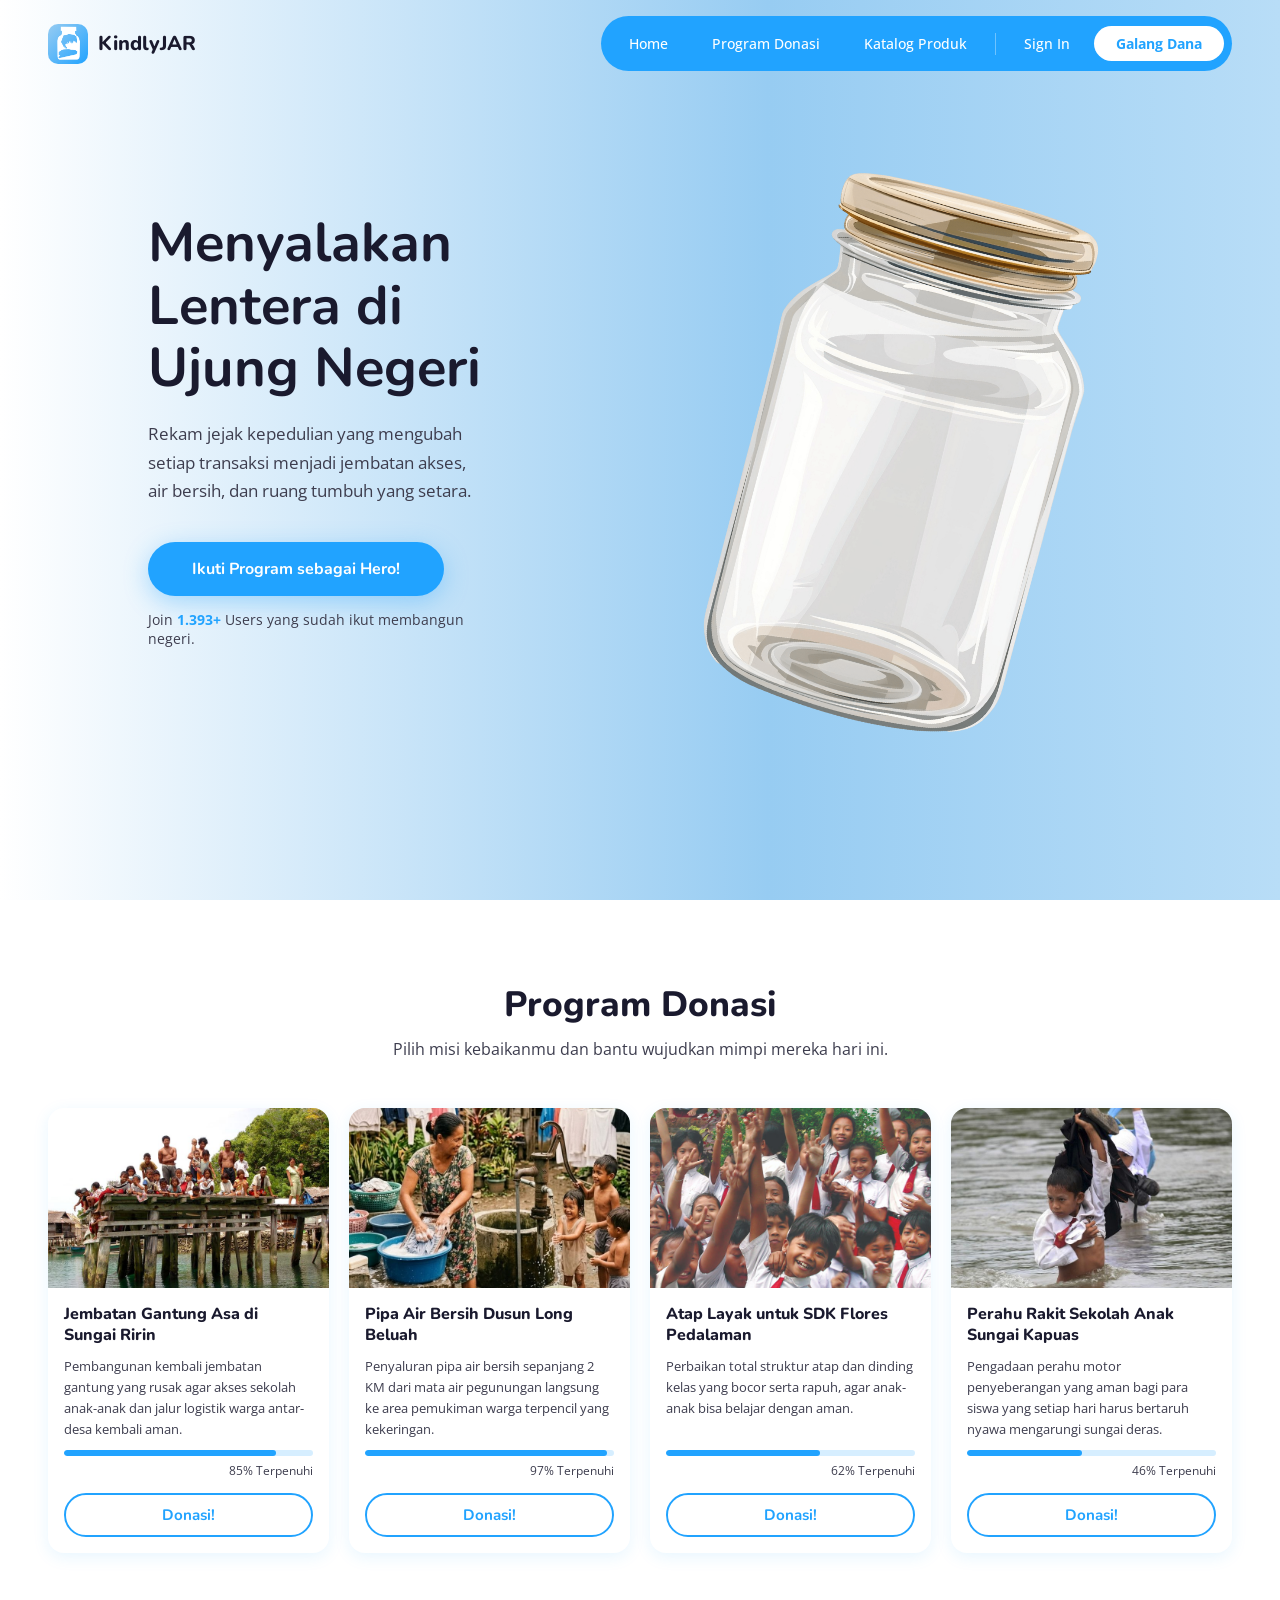
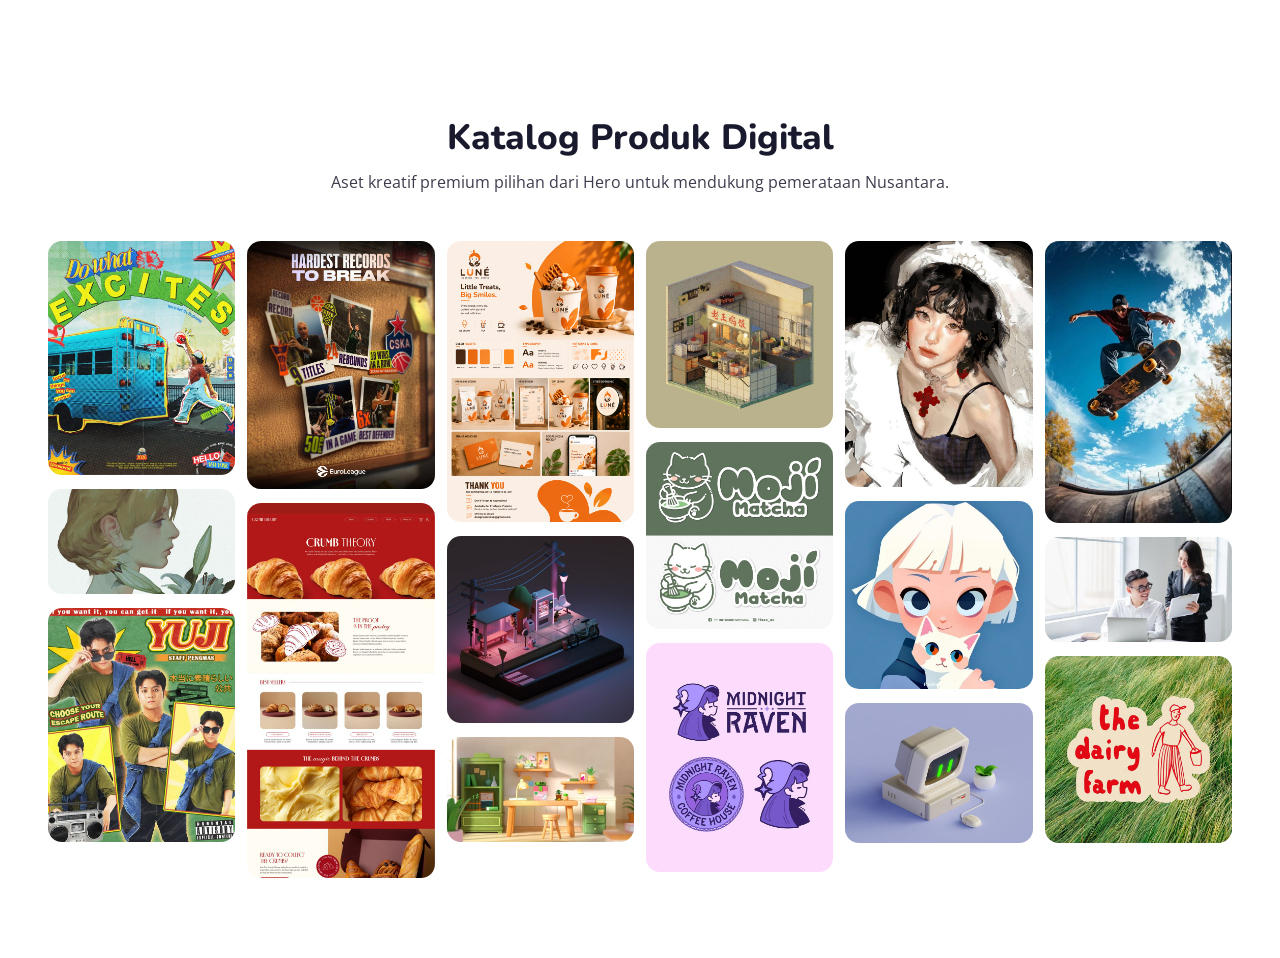
==== resources/views/index.html @ 1279929d "Add files via upload" ====
<!DOCTYPE html>
<html lang="id">
<head>
  <meta charset="UTF-8" />
  <meta name="viewport" content="width=device-width, initial-scale=1.0"/>
  <title>KindlyJAR </title>
  <link href="https://fonts.googleapis.com/css2?family=Nunito:wght@400;600;700;800;900&family=Open+Sans:wght@400;500;600&display=swap" rel="stylesheet"/>
  <link rel="stylesheet" href="style.css"/>
</head>
<body>

  <!-- ── NAVBAR ── -->
  <header>
    <a class="logo" href="#">
      <div class="logo-icon">
        <img src="assets/logo_putih.png" alt="KindlyJAR toples" />
      </div>
      <span class="logo-name">KindlyJAR</span>
    </a>

    <nav>
      <a href="#">Home</a>
      <a href="#program-donasi">Program Donasi</a>
      <a href="#katalog-produk">Katalog Produk</a>
      <div class="nav-divider"></div>
      <a href="#">Sign In</a>
      <a href="#" class="btn-signup">Galang Dana</a>
    </nav>
  </header>

  <!-- ── HERO ── -->
  <section id="hero">
    <div class="hero-content">
      <h1 class="hero-title">Menyalakan Lentera di<br>Ujung Negeri</h1>
      <p class="hero-sub">
        Rekam jejak kepedulian yang mengubah setiap transaksi menjadi jembatan akses, air bersih, dan ruang tumbuh yang setara.
      </p>
      <div class="hero-actions">
        <button class="btn-hero">Ikuti Program sebagai Hero!</button>
        <p class="hero-social-proof">
          Join <strong><span id="counter-users">0</span>+</strong> Users yang sudah ikut membangun negeri.
        </p>
      </div>
    </div>

    <div class="hero-image-wrap">
      <img src="assets/toples.png" alt="KindlyJAR toples" />
    </div>
  </section>
 <!-- ── PROGRAM DONASI ── -->
  <section id="program-donasi">
    <div class="section-header">
      <h2 class="section-title">Program Donasi</h2>
      <p class="section-sub">Pilih misi kebaikanmu dan bantu wujudkan mimpi mereka hari ini.</p>
    </div>
 
    <div class="cards-grid">
 
      <!-- Card 1 -->
      <div class="donation-card">
        <div class="card-img-wrap">
          <img src="assets/program1.jpg" alt="Jembatan Gantung Asa di Sungai Ririn" />
        </div>
        <div class="card-body">
          <h3 class="card-title">Jembatan Gantung Asa di Sungai Ririn</h3>
          <p class="card-desc">Pembangunan kembali jembatan gantung yang rusak agar akses sekolah anak-anak dan jalur logistik warga antar-desa kembali aman.</p>
          <div class="card-progress">
            <div class="progress-bar">
              <div class="progress-fill" style="width: 85%"></div>
            </div>
            <span class="progress-label">85% Terpenuhi</span>
          </div>
          <button class="btn-donasi">Donasi!</button>
        </div>
      </div>
 
      <!-- Card 2 -->
      <div class="donation-card">
        <div class="card-img-wrap">
          <img src="assets/program2.jpg" alt="Pipa Air Bersih Dusun Long Beluah" />
        </div>
        <div class="card-body">
          <h3 class="card-title">Pipa Air Bersih Dusun Long Beluah</h3>
          <p class="card-desc">Penyaluran pipa air bersih sepanjang 2 KM dari mata air pegunungan langsung ke area pemukiman warga terpencil yang kekeringan.</p>
          <div class="card-progress">
            <div class="progress-bar">
              <div class="progress-fill" style="width: 97%"></div>
            </div>
            <span class="progress-label">97% Terpenuhi</span>
          </div>
          <button class="btn-donasi">Donasi!</button>
        </div>
      </div>
 
      <!-- Card 3 -->
      <div class="donation-card">
        <div class="card-img-wrap">
          <img src="assets/program3.jpg" alt="Atap Layak untuk SDK Flores Pedalaman" />
        </div>
        <div class="card-body">
          <h3 class="card-title">Atap Layak untuk SDK Flores Pedalaman</h3>
          <p class="card-desc">Perbaikan total struktur atap dan dinding kelas yang bocor serta rapuh, agar anak-anak bisa belajar dengan aman.</p>
          <div class="card-progress">
            <div class="progress-bar">
              <div class="progress-fill" style="width: 62%"></div>
            </div>
            <span class="progress-label">62% Terpenuhi</span>
          </div>
          <button class="btn-donasi">Donasi!</button>
        </div>
      </div>
 
      <!-- Card 4 -->
      <div class="donation-card">
        <div class="card-img-wrap">
          <img src="assets/program4.jpg" alt="Perahu Rakit Sekolah Anak Sungai Kapuas" />
        </div>
        <div class="card-body">
          <h3 class="card-title">Perahu Rakit Sekolah Anak Sungai Kapuas</h3>
          <p class="card-desc">Pengadaan perahu motor penyeberangan yang aman bagi para siswa yang setiap hari harus bertaruh nyawa mengarungi sungai deras.</p>
          <div class="card-progress">
            <div class="progress-bar">
              <div class="progress-fill" style="width: 46%"></div>
            </div>
            <span class="progress-label">46% Terpenuhi</span>
          </div>
          <button class="btn-donasi">Donasi!</button>
        </div>
      </div>
 
    </div>
  </section>

<!-- ── KATALOG PRODUK ── -->
  <section id="katalog-produk">
    <div class="section-header">
      <h2 class="section-title">Katalog Produk Digital</h2>
      <p class="section-sub">Aset kreatif premium pilihan dari Hero untuk mendukung pemerataan Nusantara.</p>
    </div>
 
    <div class="katalog-masonry">
 
      <div class="katalog-item tall">
        <img src="assets/kata1.jpg" alt="Produk 1" />
        <div class="katalog-overlay">
          <span class="katalog-label">Desain Poster</span>
        </div>
      </div>

            <div class="katalog-item">
        <img src="assets/kata16.jpg" alt="Produk 16" />
        <div class="katalog-overlay">
          <span class="katalog-label">Illustrasi Digital</span>
        </div>
      </div>
 
      <div class="katalog-item">
        <img src="assets/kata2.jpg" alt="Produk 2" />
        <div class="katalog-overlay">
          <span class="katalog-label">Desain Poster</span>
        </div>
      </div>
 
      <div class="katalog-item">
        <img src="assets/kata3.jpg" alt="Produk 3" />
        <div class="katalog-overlay">
          <span class="katalog-label">Desain Poster</span>
        </div>
      </div>
 
      <div class="katalog-item tall">
        <img src="assets/kata4.jpg" alt="Produk 4" />
        <div class="katalog-overlay">
          <span class="katalog-label">Desain Web</span>
        </div>
      </div>
 
      <div class="katalog-item">
        <img src="assets/kata5.jpg" alt="Produk 5" />
        <div class="katalog-overlay">
          <span class="katalog-label">Desain Web</span>
        </div>
      </div>
 
      <div class="katalog-item">
        <img src="assets/kata6.jpg" alt="Produk 6" />
        <div class="katalog-overlay">
          <span class="katalog-label">Aset 3D</span>
        </div>
      </div>

            <div class="katalog-item">
        <img src="assets/kata15.jpg" alt="Produk 14" />
        <div class="katalog-overlay">
          <span class="katalog-label">Aset 3D</span>
        </div>
      </div>
 
      <div class="katalog-item tall">
        <img src="assets/kata7.jpg" alt="Produk 7" />
        <div class="katalog-overlay">
          <span class="katalog-label">Aset 3D</span>
        </div>
      </div>
 
      <div class="katalog-item">
        <img src="assets/kata8.jpg" alt="Produk 8" />
        <div class="katalog-overlay">
          <span class="katalog-label">Desain Logo</span>
        </div>
      </div>
      <div class="katalog-item">
        <img src="assets/kata9.jpg" alt="Produk 9" />
        <div class="katalog-overlay">
          <span class="katalog-label">Desain Logo</span>
        </div>
      </div>
      <div class="katalog-item">
        <img src="assets/kata10.jpg" alt="Produk 10" />
        <div class="katalog-overlay">
          <span class="katalog-label">Ilustrasi Digital</span>
        </div>
      </div>
      <div class="katalog-item">
        <img src="assets/kata11.jpg" alt="Produk 11" />
        <div class="katalog-overlay">
          <span class="katalog-label">Ilustrasi Digital</span>
        </div>
      </div>

      <div class="katalog-item">
        <img src="assets/kata14.jpg" alt="Produk 14" />
        <div class="katalog-overlay">
          <span class="katalog-label">Aset 3D</span>
        </div>
      </div>

      <div class="katalog-item">
        <img src="assets/kata12.jpg" alt="Produk 12" />
        <div class="katalog-overlay">
          <span class="katalog-label">Stok Foto</span>
        </div>
      </div>
      <div class="katalog-item">
        <img src="assets/kata13.jpg" alt="Produk 13" />
        <div class="katalog-overlay">
          <span class="katalog-label">Stok Foto</span>
        </div>
      </div>

       <div class="katalog-item">
        <img src="assets/kata17.jpg" alt="Produk 17" />
        <div class="katalog-overlay">
          <span class="katalog-label">Desain Logo</span>
        </div>
      </div>
 
    </div>
  </section>
 
  <script src="script.js"></script>
</body>
</html>
---- resources/views/style.css ----
*, *::before, *::after {
  box-sizing: border-box;
  margin: 0;
  padding: 0;
}

:root {
  --blue-light: #97CCF2;
  --blue-main:  #21A3FF;
  --white:      #FFFFFF;
  --text-dark:  #1A1A2E;
  --text-body:  #3D3D4E;
}

html {
  scroll-behavior: smooth;
}

body {
   font-family: 'Open Sans', sans-serif;
  color: var(--text-dark);
  overflow-x: hidden;
  background: linear-gradient(to right, var(--white) 0%, var(--blue-light) 60%, #b8ddf7 100%);
  background-attachment: fixed; 
}

/* ── NAVBAR ── */
header {
  position: fixed;
  top: 0;
  left: 0;
  right: 0;
  z-index: 100;
  display: flex;
  align-items: center;
  justify-content: space-between;
  padding: 16px 48px;
}

/* Logo */
.logo {
  display: flex;
  align-items: center;
  gap: 10px;
  text-decoration: none;
}

.logo-icon {
  width: 40px;
  height: 40px;
  background: linear-gradient(135deg, #97CCF2, #21A3FF);
  border-radius: 10px;
  display: flex;
  align-items: center;
  justify-content: center;
  overflow: hidden;
}

.logo-icon img {
  width: 35px;
  height: 35px;
  object-fit: contain;
}

.logo-name {
  font-family: 'Nunito', sans-serif;
  font-weight: 800;
  font-size: 1.25rem;
  color: var(--text-dark);
}

/* Nav pill */
nav {
  background: var(--blue-main);
  border-radius: 50px;
  padding: 10px 8px;
  display: flex;
  align-items: center;
  gap: 4px;
}

nav a {
  font-family: 'Open Sans', sans-serif;
  font-weight: 500;
  font-size: 0.9rem;
  color: var(--white);
  text-decoration: none;
  padding: 8px 20px;
  border-radius: 50px;
  transition: background 0.2s;
}

nav a:hover {
  background: rgba(255, 255, 255, 0.15);
}

.nav-divider {
  width: 1px;
  height: 22px;
  background: rgba(255, 255, 255, 0.35);
  margin: 0 4px;
}

.btn-signup {
  background: var(--white) !important;
  color: var(--blue-main) !important;
  font-weight: 700 !important;
  padding: 8px 22px !important;
}

.btn-signup:hover {
  background: #e8f4ff !important;
}

/* ── HERO ── */
#hero {
  min-height: 100vh;
  display: flex;
  align-items: center;
  padding: 120px 48px 60px;
  position: relative;
  overflow: hidden;
}

.hero-content {
   max-width: 560px;
  margin-top: -100px;
  margin-left: 100px;
  margin-right: 100px;
}

.hero-title {
  font-family: 'Nunito', sans-serif;
  font-weight: 700;
  font-size: clamp(2.4rem, 5vw, 3.4rem);
  line-height: 1.15;
  color: var(--text-dark);
  margin-bottom: 20px;

  /* anim*/
  opacity: 0;
  transform: translateY(40px);
  animation: slideUp 0.8s cubic-bezier(.22, .68, 0, 1.2) 0.2s forwards;
}

.hero-sub {
  font-family: 'Open Sans', sans-serif;
  font-size: 1.05rem;
  line-height: 1.7;
  color: var(--text-body);
  margin-bottom: 36px;
  max-width: 460px;

  opacity: 0;
  transform: translateY(30px);
  animation: slideUp 0.8s cubic-bezier(.22, .68, 0, 1.2) 0.45s forwards;
}

.hero-actions {
  display: flex;
  flex-direction: column;
  align-items: flex-start;
  gap: 14px;

  opacity: 0;
  transform: translateY(30px);
  animation: slideUp 0.8s cubic-bezier(.22, .68, 0, 1.2) 0.65s forwards;
}

/* Button */
.btn-hero {
  background: var(--blue-main);
  color: var(--white);
  font-family: 'Nunito', sans-serif;
  font-weight: 700;
  font-size: 1rem;
  border: none;
  border-radius: 50px;
  padding: 16px 44px;
  cursor: pointer;
  transition: transform 0.2s, box-shadow 0.2s;
  box-shadow: 0 6px 24px rgba(33, 163, 255, 0.35);
}

.btn-hero:hover {
  transform: translateY(-2px);
  box-shadow: 0 10px 32px rgba(33, 163, 255, 0.45);
}

/* Social proof text */
.hero-social-proof {
  font-family: 'Open Sans', sans-serif;
  font-size: 0.875rem;
  color: var(--text-body);
}

.hero-social-proof strong {
  font-weight: 700;
  color: var(--blue-main);
}

/* ── JAR IMAGE ── */
.hero-image-wrap {
  flex: 1;
  display: flex;
  align-items: center;
  justify-content: center;
  z-index: 2;

  opacity: 0;
  transform: translateY(30px) scale(0.95);
  animation: jarIn 1s cubic-bezier(.22, .68, 0, 1.2) 0.4s forwards;
}

.hero-image-wrap img {
  width: 650px;       
  margin-top: -50px; 
  height: auto;
  transform: rotate(15deg);
}

@keyframes slideUp {
  to {
    opacity: 1;
    transform: translateY(0);
  }
}

@keyframes jarIn {
  to {
    opacity: 1;
    transform: translateY(0) scale(1);
  }
}

@keyframes float {
  0%, 100% { transform: translateY(0); }
  50%       { transform: translateY(-14px); }
}
/* ── PROGRAM DONASI ── */
#program-donasi {
  padding: 80px 48px;
}
 
.section-header {
  text-align: center;
  margin-bottom: 48px;
}
 
.section-title {
  font-family: 'Nunito', sans-serif;
  font-weight: 800;
  font-size: 2.2rem;
  color: var(--text-dark);
  margin-bottom: 10px;
}
 
.section-sub {
  font-family: 'Open Sans', sans-serif;
  font-size: 1rem;
  color: var(--text-body);
}
 
/* Cards Grid */
.cards-grid {
  display: grid;
  grid-template-columns: repeat(4, 1fr);
  gap: 20px;
}
 
/* Single Card */
.donation-card {
  background: white;
  border-radius: 16px;
  overflow: hidden;
  display: flex;
  flex-direction: column;
  box-shadow: 0 4px 16px rgba(33, 163, 255, 0.1);
  transition: transform 0.2s, box-shadow 0.2s;
}
 
.donation-card:hover {
  transform: translateY(-4px);
  box-shadow: 0 10px 28px rgba(33, 163, 255, 0.2);
}
 
.card-img-wrap {
  width: 100%;
  height: 180px;
  overflow: hidden;
}
 
.card-img-wrap img {
  width: 100%;
  height: 100%;
  object-fit: cover;
}
 
.card-body {
  padding: 16px;
  display: flex;
  flex-direction: column;
  gap: 10px;
  flex: 1;
}
 
.card-title {
  font-family: 'Nunito', sans-serif;
  font-weight: 800;
  font-size: 1rem;
  color: var(--text-dark);
  line-height: 1.3;
}
 
.card-desc {
  font-family: 'Open Sans', sans-serif;
  font-size: 0.82rem;
  color: var(--text-body);
  line-height: 1.6;
  flex: 1;
}
 
/* Progress bar */
.card-progress {
  display: flex;
  flex-direction: column;
  gap: 6px;
}
 
.progress-bar {
  width: 100%;
  height: 6px;
  background: #d6eeff;
  border-radius: 99px;
  overflow: hidden;
}
 
.progress-fill {
  height: 100%;
  background: var(--blue-main);
  border-radius: 99px;
  transition: width 1s ease;
}
 
.progress-label {
  font-family: 'Open Sans', sans-serif;
  font-size: 0.78rem;
  color: var(--text-body);
  text-align: right;
}
 
/* Donasi Button */
.btn-donasi {
  width: 100%;
  background: var(--white);
  color: var(--blue-main);
  font-family: 'Nunito', sans-serif;
  font-weight: 700;
  font-size: 0.95rem;
  border: 2px solid var(--blue-main);
  border-radius: 50px;
  padding: 10px;
  cursor: pointer;
  transition: background 0.2s, color 0.2s;
  margin-top: 4px;
}
 
.btn-donasi:hover {
  background: var(--blue-main);
  color: var(--white);
}

/* ── KATALOG PRODUK ── */
#katalog-produk {
  padding: 80px 48px;
  min-height: 100vh;
  overflow: hidden;
  display: flex;
  flex-direction: column;
}
 
.katalog-masonry {
  columns: 6;
  column-gap: 12px;
  flex: 1;
}
 
.katalog-item {
  break-inside: avoid;
  margin-bottom: 14px;
  border-radius: 14px;
  overflow: hidden;
  position: relative;
  cursor: pointer;
}
 
.katalog-item img {
  width: 100%;
  height: auto;
  object-fit: unset;
  display: block;
  transition: transform 0.3s ease;
}

.katalog-item.tall img {
  height: auto;   
}
 
.katalog-item:hover img {
  transform: scale(1.05);
}
 
/* Overlay label saat hover */
.katalog-overlay {
  position: absolute;
  inset: 0;
  background: rgba(33, 163, 255, 0.55);
  display: flex;
  align-items: flex-end;
  padding: 14px;
  opacity: 0;
  transition: opacity 0.3s ease;
  border-radius: 14px;
}
 
.katalog-item:hover .katalog-overlay {
  opacity: 1;
}
 
.katalog-label {
  font-family: 'Nunito', sans-serif;
  font-weight: 700;
  font-size: 0.9rem;
  color: var(--white);
  background: rgba(0, 0, 0, 0.25);
  padding: 4px 12px;
  border-radius: 99px;
}
 
/* ── RESPONSIVE ── */
@media (max-width: 900px) {
  header {
    padding: 14px 24px;
  }

  #hero {
    flex-direction: column;
    text-align: center;
    padding: 100px 24px 48px;
  }

  .hero-content {
    max-width: 100%;
  }

  .hero-actions {
    align-items: center;
  }

  .hero-sub {
    max-width: 100%;
  }

  .hero-image-wrap {
    margin-top: 32px;
  }

  nav {
    display: none;
  }
}

@media (prefers-reduced-motion: reduce) {
  .hero-title,
  .hero-sub,
  .hero-actions,
  .hero-image-wrap {
    animation: none;
    opacity: 1;
    transform: none;
  }

  .hero-image-wrap img,
  .hero-image-wrap svg {
    animation: none;
  }
}
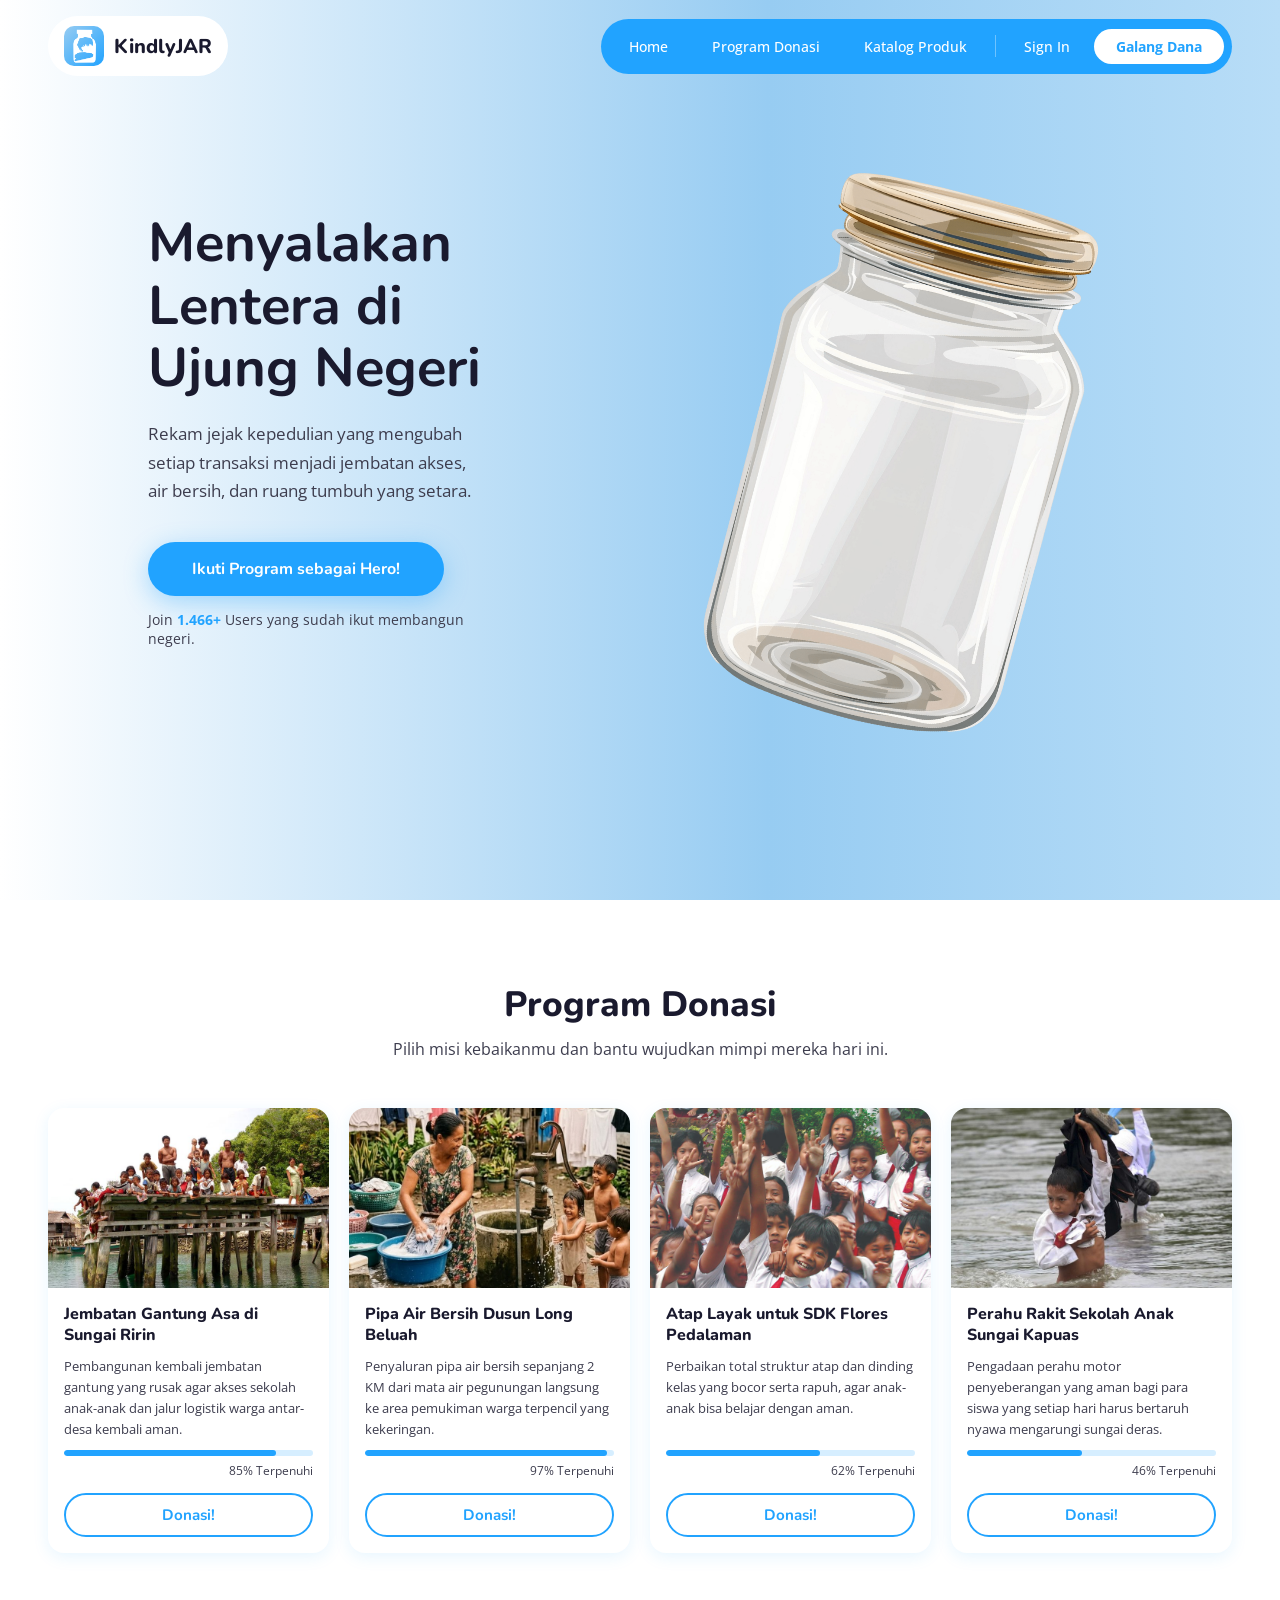
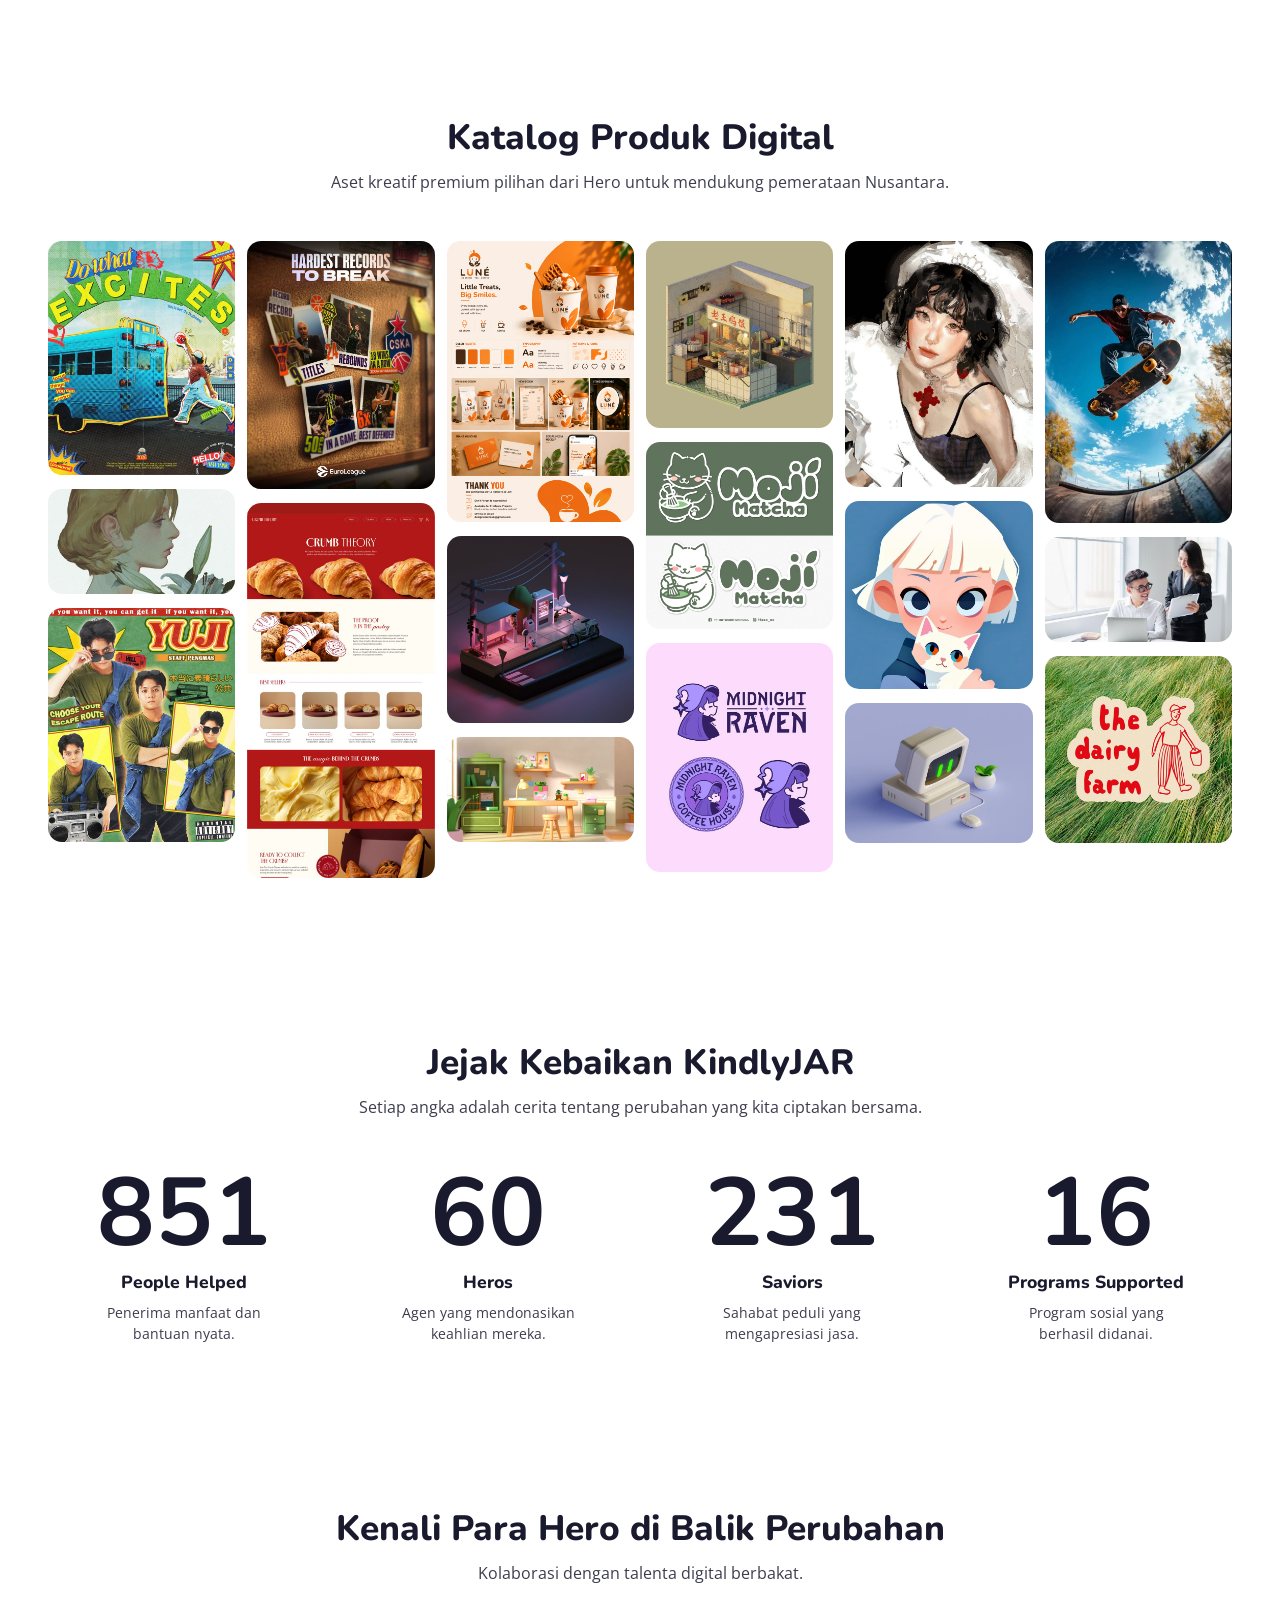
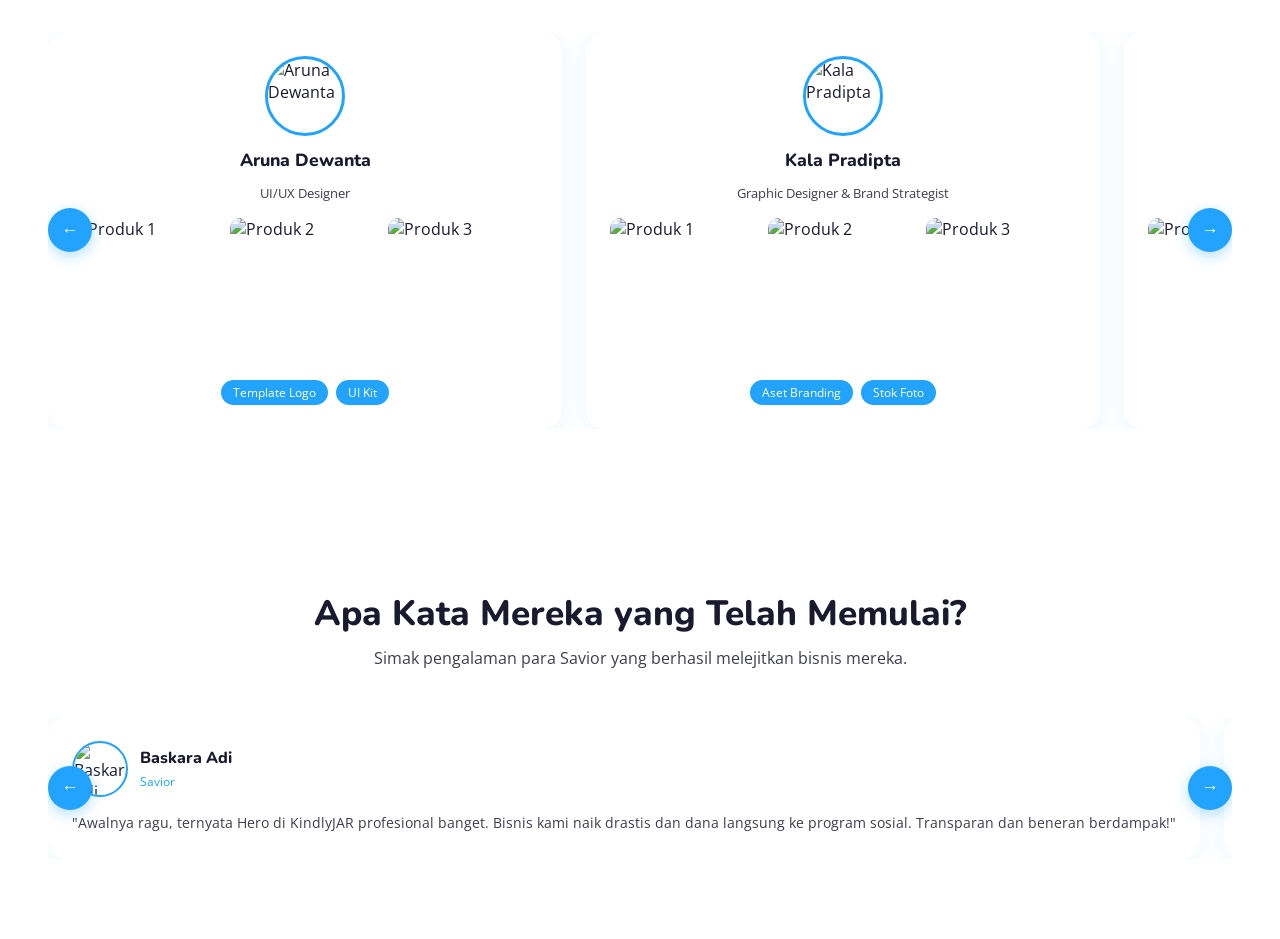
==== commit f1223e5f: "update data, hero, dan saviors" ====
--- a/resources/views/index.html
+++ b/resources/views/index.html
@@ -233,7 +233,7 @@
         <div class="katalog-overlay">
           <span class="katalog-label">Aset 3D</span>
         </div>
-      </div>
+      </div> 
 
       <div class="katalog-item">
         <img src="assets/kata12.jpg" alt="Produk 12" />
@@ -258,6 +258,173 @@
     </div>
   </section>
  
+   <!-- ── JEJAK KEBAIKAN ── -->
+  <section id="jejak-kebaikan">
+    <div class="section-header">
+      <h2 class="section-title">Jejak Kebaikan KindlyJAR</h2>
+      <p class="section-sub">Setiap angka adalah cerita tentang perubahan yang kita ciptakan bersama.</p>
+    </div>
+ 
+    <div class="stats-grid">
+ 
+      <div class="stat-item">
+        <span class="stat-number" data-target="1250">0</span>
+        <h3 class="stat-label">People Helped</h3>
+        <p class="stat-desc">Penerima manfaat dan bantuan nyata.</p>
+      </div>
+ 
+      <div class="stat-item">
+        <span class="stat-number" data-target="89">0</span>
+        <h3 class="stat-label">Heros</h3>
+        <p class="stat-desc">Agen yang mendonasikan keahlian mereka.</p>
+      </div>
+ 
+      <div class="stat-item">
+        <span class="stat-number" data-target="340">0</span>
+        <h3 class="stat-label">Saviors</h3>
+        <p class="stat-desc">Sahabat peduli yang mengapresiasi jasa.</p>
+      </div>
+ 
+      <div class="stat-item">
+        <span class="stat-number" data-target="24">0</span>
+        <h3 class="stat-label">Programs Supported</h3>
+        <p class="stat-desc">Program sosial yang berhasil didanai.</p>
+      </div>
+ 
+    </div>
+  </section>
+ <!-- ── KENALI PARA HERO ── -->
+<section id="para-hero">
+  <div class="section-header">
+    <h2 class="section-title">Kenali Para Hero di Balik Perubahan</h2>
+    <p class="section-sub">Kolaborasi dengan talenta digital berbakat.</p>
+  </div>
+
+  <div class="hero-slider-wrap">
+    <div class="hero-slider" id="heroSlider">
+
+      <!-- Card Hero 1 -->
+      <div class="hero-card">
+        <img class="hero-avatar" src="assets/hero1.jpg" alt="Aruna Dewanta" />
+        <h3 class="hero-name">Aruna Dewanta</h3>
+        <p class="hero-role">UI/UX Designer</p>
+        <div class="hero-products">
+          <img src="assets/hero1-prod1.jpg" alt="Produk 1" />
+          <img src="assets/hero1-prod2.jpg" alt="Produk 2" />
+          <img src="assets/hero1-prod3.jpg" alt="Produk 3" />
+        </div>
+        <div class="hero-tags">
+          <span class="tag">Template Logo</span>
+          <span class="tag">UI Kit</span>
+        </div>
+      </div>
+
+      <!-- Card Hero 2 -->
+      <div class="hero-card">
+        <img class="hero-avatar" src="assets/hero2.jpg" alt="Kala Pradipta" />
+        <h3 class="hero-name">Kala Pradipta</h3>
+        <p class="hero-role">Graphic Designer & Brand Strategist</p>
+        <div class="hero-products">
+          <img src="assets/hero2-prod1.jpg" alt="Produk 1" />
+          <img src="assets/hero2-prod2.jpg" alt="Produk 2" />
+          <img src="assets/hero2-prod3.jpg" alt="Produk 3" />
+        </div>
+        <div class="hero-tags">
+          <span class="tag">Aset Branding</span>
+          <span class="tag">Stok Foto</span>
+        </div>
+      </div>
+
+      <!-- Card Hero 3 -->
+      <div class="hero-card">
+        <img class="hero-avatar" src="assets/hero3.jpg" alt="Reza Mahendra" />
+        <h3 class="hero-name">Reza Mahendra</h3>
+        <p class="hero-role">3D Artist & Motion Designer</p>
+        <div class="hero-products">
+          <img src="assets/hero3-prod1.jpg" alt="Produk 1" />
+          <img src="assets/hero3-prod2.jpg" alt="Produk 2" />
+          <img src="assets/hero3-prod3.jpg" alt="Produk 3" />
+        </div>
+        <div class="hero-tags">
+          <span class="tag">Aset 3D</span>
+          <span class="tag">Motion Graphic</span>
+        </div>
+      </div>
+
+      <!-- Card Hero 4 -->
+      <div class="hero-card">
+        <img class="hero-avatar" src="assets/hero4.jpg" alt="Sinta Nirmala" />
+        <h3 class="hero-name">Sinta Nirmala</h3>
+        <p class="hero-role">Illustrator & Digital Artist</p>
+        <div class="hero-products">
+          <img src="assets/hero4-prod1.jpg" alt="Produk 1" />
+          <img src="assets/hero4-prod2.jpg" alt="Produk 2" />
+          <img src="assets/hero4-prod3.jpg" alt="Produk 3" />
+        </div>
+        <div class="hero-tags">
+          <span class="tag">Ilustrasi Digital</span>
+          <span class="tag">Icon Pack</span>
+        </div>
+      </div>
+
+    </div>
+
+    <button class="slider-btn prev" id="heroPrev">&#8592;</button>
+    <button class="slider-btn next" id="heroNext">&#8594;</button>
+  </div>
+</section>
+
+<!-- ── TESTIMONI SAVIOR ── -->
+<section id="testimoni">
+  <div class="section-header">
+    <h2 class="section-title">Apa Kata Mereka yang Telah Memulai?</h2>
+    <p class="section-sub">Simak pengalaman para Savior yang berhasil melejitkan bisnis mereka.</p>
+  </div>
+
+  <div class="testi-slider-wrap">
+    <div class="testi-slider" id="testiSlider">
+
+      <div class="testi-card">
+        <div class="testi-top">
+          <img src="assets/savior1.jpg" alt="Baskara Adi" />
+          <div>
+            <h4>Baskara Adi</h4>
+            <span>Savior</span>
+          </div>
+        </div>
+        <p>"Awalnya ragu, ternyata Hero di KindlyJAR profesional banget. Bisnis kami naik drastis dan dana langsung ke program sosial. Transparan dan beneran berdampak!"</p>
+      </div>
+
+      <div class="testi-card">
+        <div class="testi-top">
+          <img src="assets/savior2.jpg" alt="Nayara Kalila" />
+          <div>
+            <h4>Nayara Kalila</h4>
+            <span>Savior</span>
+          </div>
+        </div>
+        <p>"Suka banget sama konsep platform ini. Template yang aku beli kualitasnya luar biasa, dan tahu dananya lari ke program sosial bikin makin semangat beli lagi!"</p>
+      </div>
+
+      <div class="testi-card">
+        <div class="testi-top">
+          <img src="assets/savior3.jpg" alt="Danendra" />
+          <div>
+            <h4>Danendra</h4>
+            <span>Savior</span>
+          </div>
+        </div>
+        <p>"Aset 3D yang aku dapat kualitasnya premium banget. Proses belinya mudah dan langsung bisa dipakai. Bangga bisa bantu sesama lewat pembelian produk kreatif."</p>
+      </div>
+
+    </div>
+
+    <button class="slider-btn prev" id="testiPrev">&#8592;</button>
+    <button class="slider-btn next" id="testiNext">&#8594;</button>
+  </div>
+</section>
+
   <script src="script.js"></script>
 </body>
-</html>+</html>
+ 
--- a/resources/views/style.css
+++ b/resources/views/style.css
@@ -43,6 +43,9 @@
   align-items: center;
   gap: 10px;
   text-decoration: none;
+  background: var(--white);
+  border-radius: 50px;
+  padding: 10px 16px;
 }
 
 .logo-icon {
@@ -485,3 +488,220 @@
     animation: none;
   }
 }
+/* ── JEJAK KEBAIKAN ── */
+#jejak-kebaikan {
+  padding: 80px 48px;
+  text-align: center;
+}
+ 
+.stats-grid {
+  display: grid;
+  grid-template-columns: repeat(4, 1fr);
+  gap: 32px;
+  margin-top: 48px;
+}
+ 
+.stat-item {
+  display: flex;
+  flex-direction: column;
+  align-items: center;
+  gap: 8px;
+}
+ 
+.stat-number {
+  font-family: 'Nunito', sans-serif;
+  font-weight: 700;
+  font-size: clamp(6rem, 6vw, 5rem);
+  color: var(--text-dark);
+  line-height: 1;
+}
+ 
+.stat-label {
+  font-family: 'Nunito', sans-serif;
+  font-weight: 800;
+  font-size: 1.1rem;
+  color: var(--text-dark);
+}
+ 
+.stat-desc {
+  font-family: 'Open Sans', sans-serif;
+  font-size: 0.875rem;
+  color: var(--text-body);
+  line-height: 1.5;
+  max-width: 180px;
+}
+/* ── PARA HERO ── */
+#para-hero {
+  padding: 80px 48px;
+}
+
+.hero-slider-wrap {
+  position: relative;
+  overflow: hidden;
+  margin-top: 40px;
+}
+
+.hero-slider {
+  display: flex;
+  gap: 24px;
+  transition: transform 0.5s cubic-bezier(.22,.68,0,1.2);
+}
+
+.hero-card {
+  min-width: 320px;
+  background: rgba(255, 255, 255, 0.7);
+  border-radius: 20px;
+  padding: 24px;
+  display: flex;
+  flex-direction: column;
+  align-items: center;
+  gap: 12px;
+  backdrop-filter: blur(8px);
+  box-shadow: 0 4px 20px rgba(33, 163, 255, 0.1);
+  flex-shrink: 0;
+}
+
+.hero-avatar {
+  width: 80px;
+  height: 80px;
+  border-radius: 50%;
+  object-fit: cover;
+  border: 3px solid var(--blue-main);
+}
+
+.hero-name {
+  font-family: 'Nunito', sans-serif;
+  font-weight: 800;
+  font-size: 1.1rem;
+  color: var(--text-dark);
+}
+
+.hero-role {
+  font-family: 'Open Sans', sans-serif;
+  font-size: 0.8rem;
+  color: var(--text-body);
+  text-align: center;
+}
+
+/* Grid produk hero — ini yang difokusin */
+.hero-products {
+  display: grid;
+  grid-template-columns: repeat(3, 1fr);
+  gap: 8px;
+  width: 100%;
+  margin-top: 4px;
+}
+
+.hero-products img {
+  width: 100%;
+  aspect-ratio: 1;        
+  height: 150px;          
+  object-fit: cover;
+  border-radius: 10px;
+}
+
+.hero-tags {
+  display: flex;
+  gap: 8px;
+  flex-wrap: wrap;
+  justify-content: center;
+}
+
+.tag {
+  font-family: 'Open Sans', sans-serif;
+  font-size: 0.75rem;
+  background: var(--blue-main);
+  color: var(--white);
+  padding: 4px 12px;
+  border-radius: 99px;
+}
+
+/* ── TESTIMONI SAVIOR ── */
+#testimoni {
+  padding: 80px 48px;
+}
+
+.testi-slider-wrap {
+  position: relative;
+  overflow: hidden;
+  margin-top: 40px;
+}
+
+.testi-slider {
+  display: flex;
+  gap: 24px;
+  transition: transform 0.5s cubic-bezier(.22,.68,0,1.2);
+}
+
+.testi-card {
+  min-width: 340px;
+  background: rgba(255, 255, 255, 0.7);
+  border-radius: 20px;
+  padding: 24px;
+  display: flex;
+  flex-direction: column;
+  gap: 14px;
+  backdrop-filter: blur(8px);
+  box-shadow: 0 4px 20px rgba(33, 163, 255, 0.1);
+  flex-shrink: 0;
+}
+
+.testi-top {
+  display: flex;
+  align-items: center;
+  gap: 12px;
+}
+
+.testi-top img {
+  width: 56px;
+  height: 56px;
+  border-radius: 50%;
+  object-fit: cover;
+  border: 2px solid var(--blue-main);
+}
+
+.testi-top h4 {
+  font-family: 'Nunito', sans-serif;
+  font-weight: 800;
+  font-size: 1rem;
+  color: var(--text-dark);
+}
+
+.testi-top span {
+  font-family: 'Open Sans', sans-serif;
+  font-size: 0.78rem;
+  color: var(--blue-main);
+}
+
+.testi-card p {
+  font-family: 'Open Sans', sans-serif;
+  font-size: 0.875rem;
+  color: var(--text-body);
+  line-height: 1.7;
+}
+
+/* ── SLIDER BUTTONS (shared) ── */
+.slider-btn {
+  position: absolute;
+  top: 50%;
+  transform: translateY(-50%);
+  background: var(--blue-main);
+  color: var(--white);
+  border: none;
+  border-radius: 50%;
+  width: 44px;
+  height: 44px;
+  font-size: 1.1rem;
+  cursor: pointer;
+  z-index: 10;
+  transition: background 0.2s, transform 0.2s;
+  box-shadow: 0 4px 14px rgba(33, 163, 255, 0.35);
+}
+
+.slider-btn:hover {
+  background: #1a8fe0;
+  transform: translateY(-50%) scale(1.08);
+}
+
+.slider-btn.prev { left: 0; }
+.slider-btn.next { right: 0; }
